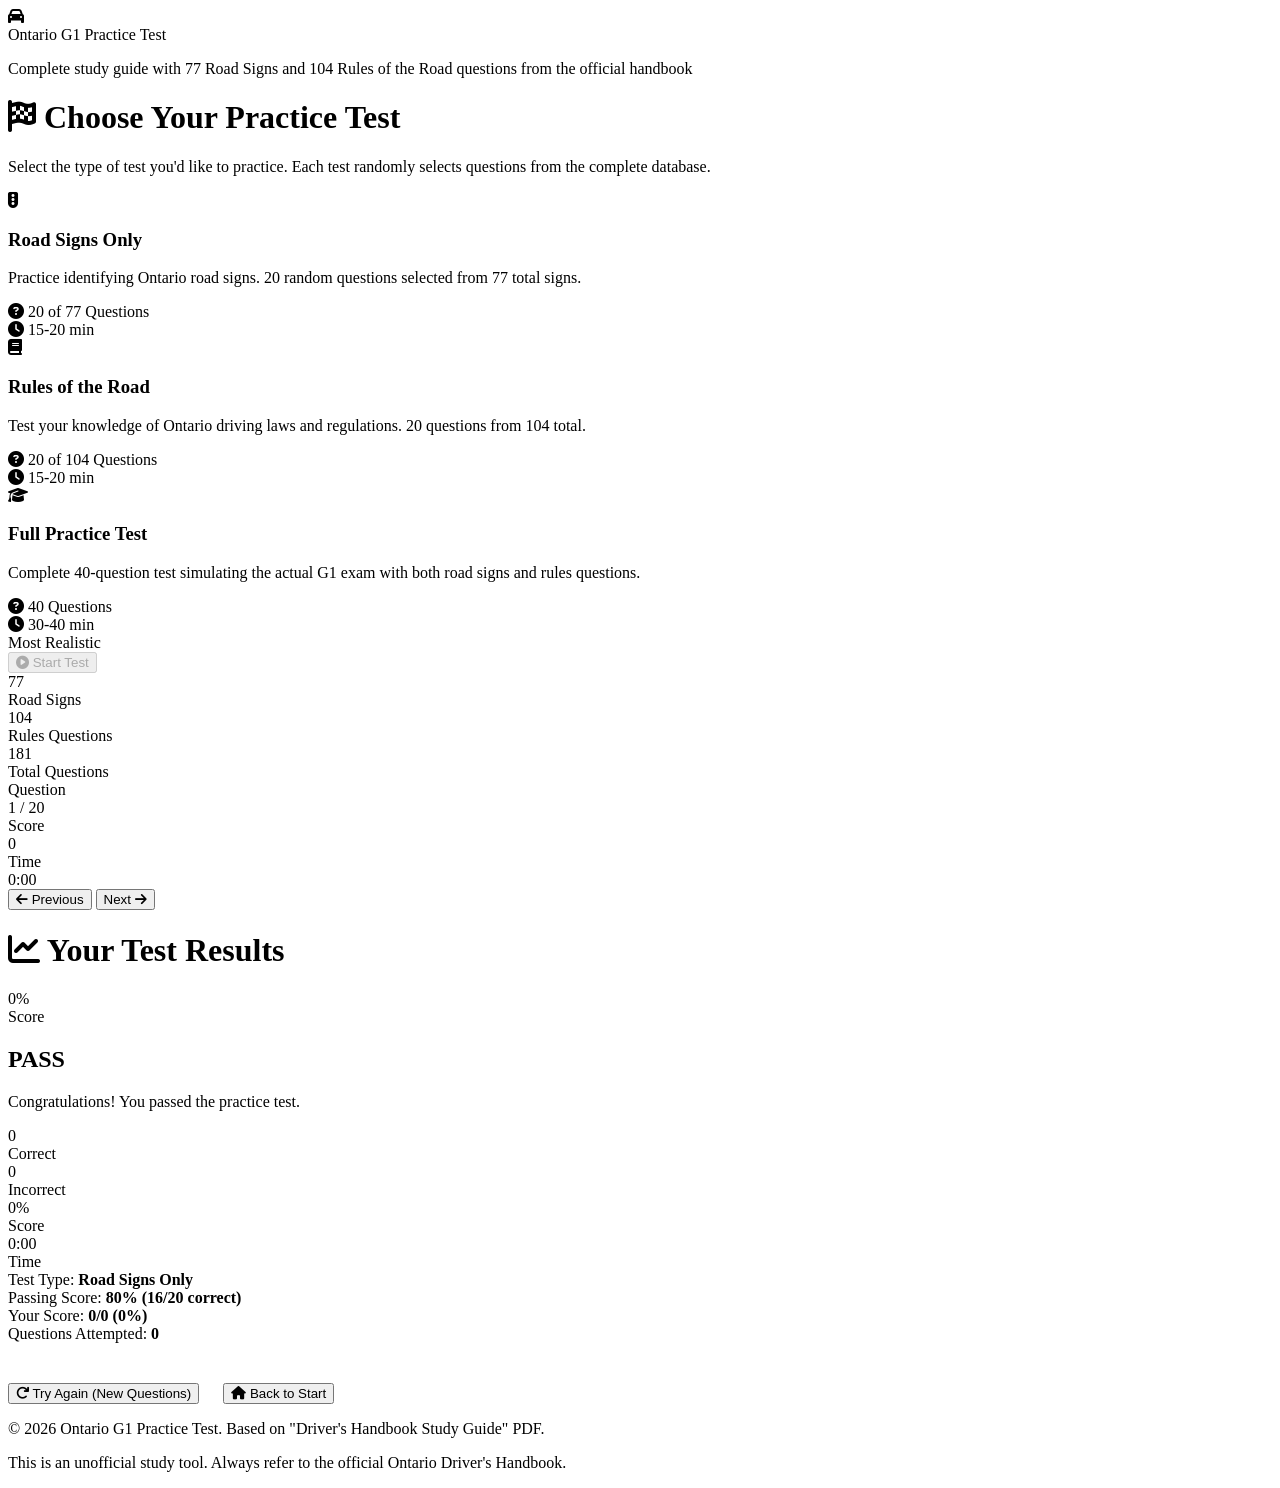
==== index.html @ 1043c102 "Create index.html" ====
<!DOCTYPE html>
<html lang="en">
<head>
    <meta charset="UTF-8">
    <meta name="viewport" content="width=device-width, initial-scale=1.0">
    <title>Ontario G1 Practice Test - Complete Study Guide</title>
    <link rel="stylesheet" href="https://cdnjs.cloudflare.com/ajax/libs/font-awesome/6.4.0/css/all.min.css">
    <link href="https://fonts.googleapis.com/css2?family=Inter:wght@300;400;500;600;700&family=Poppins:wght@400;500;600;700&display=swap" rel="stylesheet">
    <link rel="stylesheet" href="styles.css">
</head>
<body>
    <div class="app-container">
        <header>
            <div class="logo">
                <div class="logo-icon">
                    <i class="fas fa-car"></i>
                </div>
                <div class="logo-text">Ontario G1 Practice Test</div>
            </div>
            <p class="subtitle">Complete study guide with 77 Road Signs and 104 Rules of the Road questions from the official handbook</p>
        </header>

        <!-- Start Screen -->
        <div id="startScreen" class="card start-screen">
            <h1 class="card-title"><i class="fas fa-flag-checkered"></i> Choose Your Practice Test</h1>
            <p>Select the type of test you'd like to practice. Each test randomly selects questions from the complete database.</p>
            
            <div class="test-options">
                <div class="test-option" data-test-type="signs" onclick="selectTestType('signs')">
                    <div class="option-icon">
                        <i class="fas fa-traffic-light"></i>
                    </div>
                    <h3 class="option-title">Road Signs Only</h3>
                    <p class="option-desc">Practice identifying Ontario road signs. 20 random questions selected from 77 total signs.</p>
                    <div class="option-meta">
                        <div class="meta-item">
                            <i class="fas fa-question-circle"></i>
                            <span>20 of 77 Questions</span>
                        </div>
                        <div class="meta-item">
                            <i class="fas fa-clock"></i>
                            <span>15-20 min</span>
                        </div>
                    </div>
                </div>
                
                <div class="test-option" data-test-type="rules" onclick="selectTestType('rules')">
                    <div class="option-icon">
                        <i class="fas fa-book"></i>
                    </div>
                    <h3 class="option-title">Rules of the Road</h3>
                    <p class="option-desc">Test your knowledge of Ontario driving laws and regulations. 20 questions from 104 total.</p>
                    <div class="option-meta">
                        <div class="meta-item">
                            <i class="fas fa-question-circle"></i>
                            <span>20 of 104 Questions</span>
                        </div>
                        <div class="meta-item">
                            <i class="fas fa-clock"></i>
                            <span>15-20 min</span>
                        </div>
                    </div>
                </div>
                
                <div class="test-option" data-test-type="full" onclick="selectTestType('full')">
                    <div class="option-icon">
                        <i class="fas fa-graduation-cap"></i>
                    </div>
                    <h3 class="option-title">Full Practice Test</h3>
                    <p class="option-desc">Complete 40-question test simulating the actual G1 exam with both road signs and rules questions.</p>
                    <div class="option-meta">
                        <div class="meta-item">
                            <i class="fas fa-question-circle"></i>
                            <span>40 Questions</span>
                        </div>
                        <div class="meta-item">
                            <i class="fas fa-clock"></i>
                            <span>30-40 min</span>
                        </div>
                    </div>
                    <div class="hint">Most Realistic</div>
                </div>
            </div>
            
            <button id="startBtn" class="btn btn-lg" onclick="startTest()" disabled>
                <i class="fas fa-play-circle"></i> Start Test
            </button>
            
            <div class="quick-stats">
                <div class="stat-box">
                    <div class="stat-number">77</div>
                    <div class="stat-label">Road Signs</div>
                </div>
                <div class="stat-box">
                    <div class="stat-number">104</div>
                    <div class="stat-label">Rules Questions</div>
                </div>
                <div class="stat-box">
                    <div class="stat-number">181</div>
                    <div class="stat-label">Total Questions</div>
                </div>
            </div>
        </div>

        <!-- Quiz Container -->
        <div id="quizContainer" class="card quiz-container">
            <div class="quiz-header">
                <div class="progress-info">
                    <div class="progress-label">Question</div>
                    <div class="progress-value" id="currentQuestion">1 / 20</div>
                </div>
                <div class="progress-info">
                    <div class="progress-label">Score</div>
                    <div class="progress-value" id="currentScore">0</div>
                </div>
                <div class="progress-info">
                    <div class="progress-label">Time</div>
                    <div class="progress-value" id="currentTime">0:00</div>
                </div>
            </div>
            
            <div class="progress-bar-container">
                <div class="progress-bar" id="progressBar"></div>
            </div>
            
            <div id="questionContainer" class="question-container">
                <!-- Question content will be inserted here -->
            </div>
            
            <div class="navigation-buttons">
                <button id="prevBtn" class="btn btn-secondary" onclick="prevQuestion()">
                    <i class="fas fa-arrow-left"></i> Previous
                </button>
                <button id="nextBtn" class="btn" onclick="nextQuestion()">
                    Next <i class="fas fa-arrow-right"></i>
                </button>
                <button id="submitBtn" class="btn" onclick="finishTest()" style="display: none;">
                    <i class="fas fa-flag-checkered"></i> Finish Test
                </button>
            </div>
        </div>

        <!-- Results Container -->
        <div id="resultsContainer" class="card results-container">
            <div class="results-header">
                <h1 class="card-title"><i class="fas fa-chart-line"></i> Your Test Results</h1>
                
                <div class="score-circle">
                    <div class="score-circle-bg" id="scoreCircle">
                        <div class="score-circle-inner">
                            <div class="score-percent" id="scorePercent">0%</div>
                            <div class="score-text">Score</div>
                        </div>
                    </div>
                </div>
                
                <h2 id="passFail" class="pass-fail pass">PASS</h2>
                <p id="resultMessage">Congratulations! You passed the practice test.</p>
            </div>
            
            <div class="stats">
                <div class="stat-item">
                    <div class="stat-value" id="statCorrect">0</div>
                    <div class="stat-label">Correct</div>
                </div>
                <div class="stat-item">
                    <div class="stat-value" id="statIncorrect">0</div>
                    <div class="stat-label">Incorrect</div>
                </div>
                <div class="stat-item">
                    <div class="stat-value" id="statScore">0%</div>
                    <div class="stat-label">Score</div>
                </div>
                <div class="stat-item">
                    <div class="stat-value" id="statTime">0:00</div>
                    <div class="stat-label">Time</div>
                </div>
            </div>
            
            <div class="results-details">
                <div class="detail-row">
                    <span>Test Type:</span>
                    <strong id="testTypeResult">Road Signs Only</strong>
                </div>
                <div class="detail-row">
                    <span>Passing Score:</span>
                    <strong>80% (16/20 correct)</strong>
                </div>
                <div class="detail-row">
                    <span>Your Score:</span>
                    <strong id="yourScoreResult">0/0 (0%)</strong>
                </div>
                <div class="detail-row">
                    <span>Questions Attempted:</span>
                    <strong id="questionsAttempted">0</strong>
                </div>
            </div>
            
            <div id="reviewContainer" class="review-questions">
                <!-- Review questions will be inserted here -->
            </div>
            
            <div style="margin-top: 40px;">
                <button class="btn btn-lg" onclick="restartTest()">
                    <i class="fas fa-redo"></i> Try Again (New Questions)
                </button>
                <button class="btn btn-secondary btn-lg" onclick="goToStart()" style="margin-left: 20px;">
                    <i class="fas fa-home"></i> Back to Start
                </button>
            </div>
        </div>
        
        <div class="footer">
            <p>© <span id="currentYear"></span> Ontario G1 Practice Test. Based on "Driver's Handbook Study Guide" PDF.</p>
            <p>This is an unofficial study tool. Always refer to the official Ontario Driver's Handbook.</p>
        </div>
    </div>

    <script src="quiz-data.js"></script>
    <script src="script.js"></script>
    <script>
        // Set current year in footer
        document.getElementById('currentYear').textContent = new Date().getFullYear();
    </script>
</body>
</html>
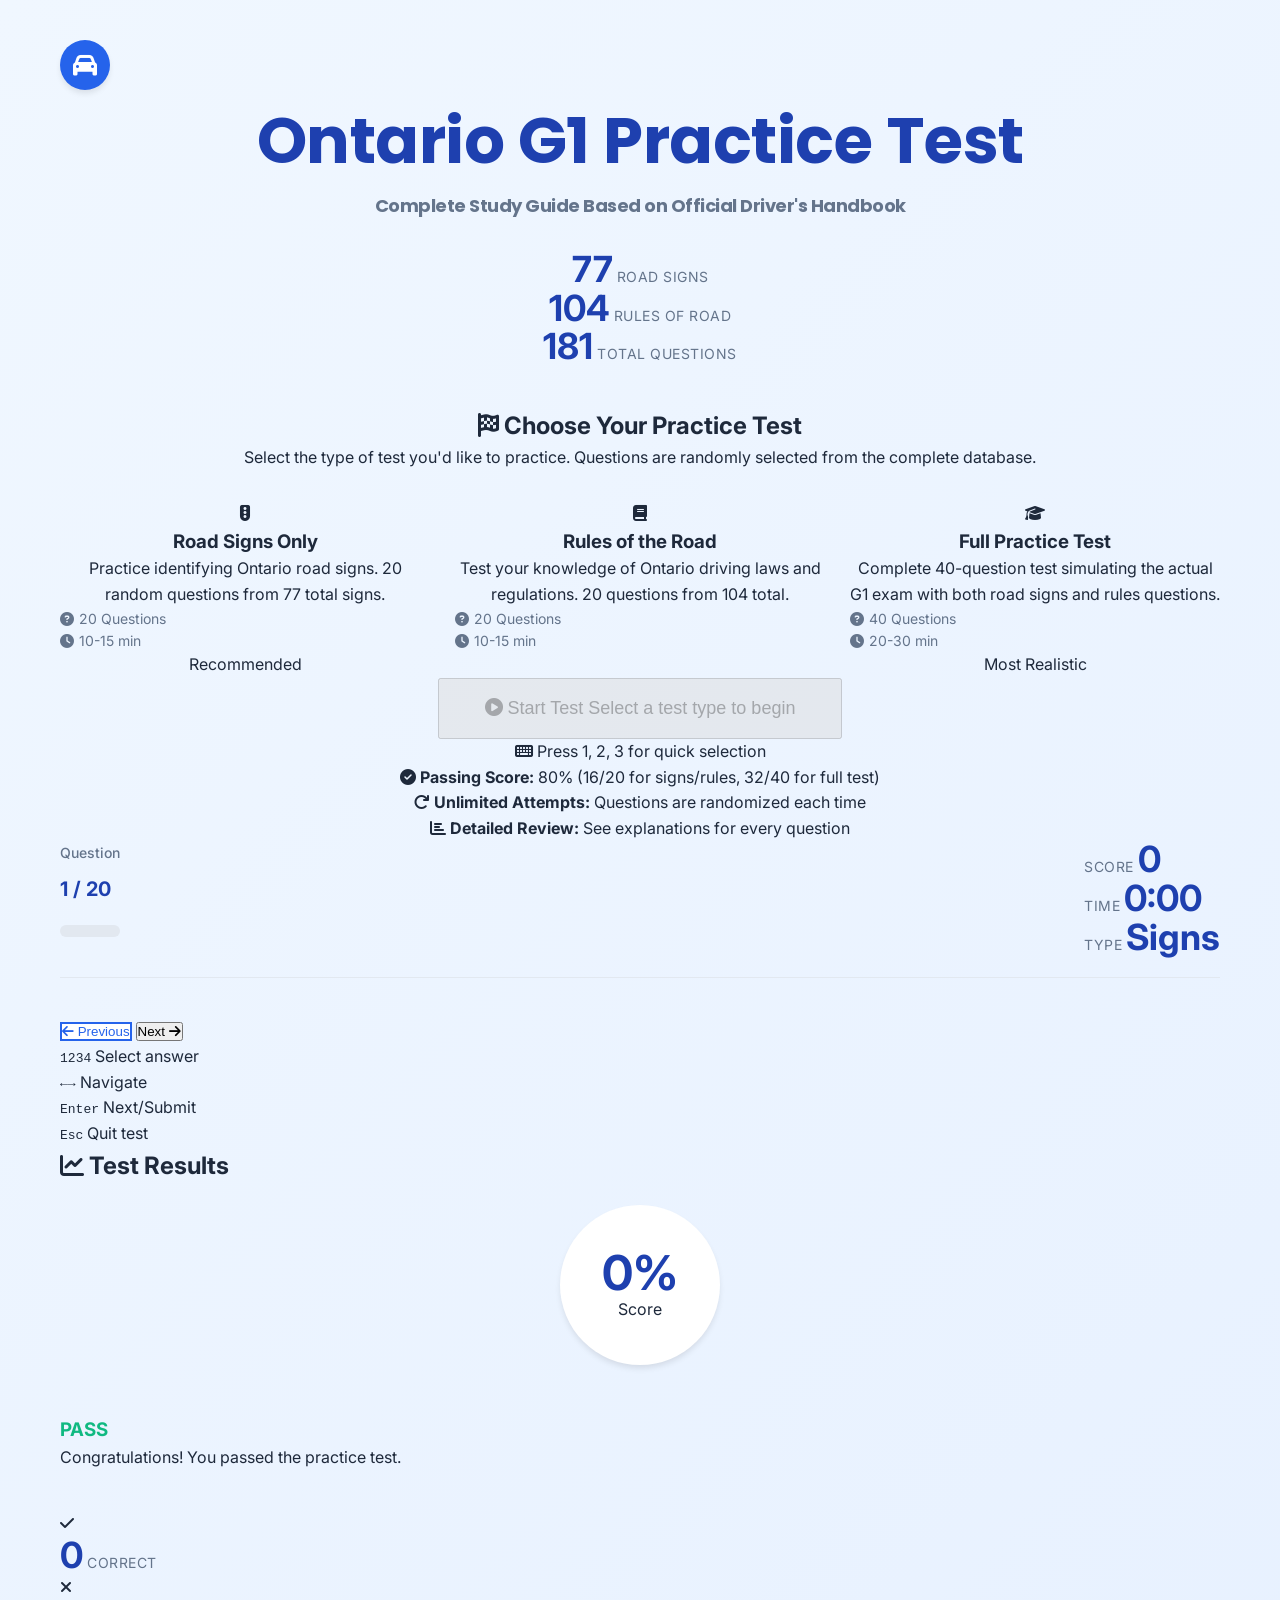
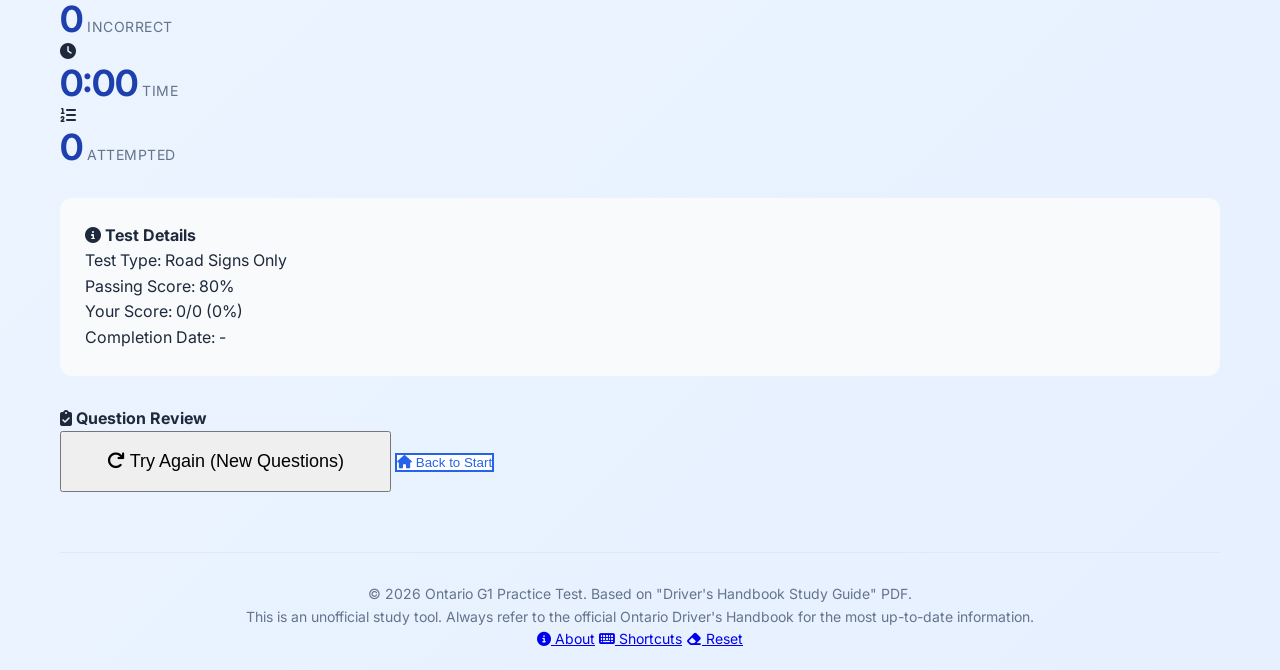
==== commit 05e90772: "Update index.html" ====
--- a/index.html
+++ b/index.html
@@ -5,222 +5,341 @@
     <meta name="viewport" content="width=device-width, initial-scale=1.0">
     <title>Ontario G1 Practice Test - Complete Study Guide</title>
     <link rel="stylesheet" href="https://cdnjs.cloudflare.com/ajax/libs/font-awesome/6.4.0/css/all.min.css">
-    <link href="https://fonts.googleapis.com/css2?family=Inter:wght@300;400;500;600;700&family=Poppins:wght@400;500;600;700&display=swap" rel="stylesheet">
+    <link href="https://fonts.googleapis.com/css2?family=Inter:wght@300;400;500;600;700;800&family=Poppins:wght@400;500;600;700;800&display=swap" rel="stylesheet">
     <link rel="stylesheet" href="styles.css">
+    <link rel="icon" type="image/x-icon" href="data:image/svg+xml,<svg xmlns=%22http://www.w3.org/2000/svg%22 viewBox=%220 0 100 100%22><text y=%22.9em%22 font-size=%2290%22>🚗</text></svg>">
 </head>
 <body>
     <div class="app-container">
-        <header>
-            <div class="logo">
-                <div class="logo-icon">
-                    <i class="fas fa-car"></i>
-                </div>
-                <div class="logo-text">Ontario G1 Practice Test</div>
-            </div>
-            <p class="subtitle">Complete study guide with 77 Road Signs and 104 Rules of the Road questions from the official handbook</p>
+        <!-- Header -->
+        <header class="header">
+            <div class="header-content">
+                <div class="logo-container">
+                    <div class="logo-icon">
+                        <i class="fas fa-car"></i>
+                    </div>
+                    <div class="logo-text">
+                        <h1>Ontario G1 Practice Test</h1>
+                        <p class="subtitle">Complete Study Guide Based on Official Driver's Handbook</p>
+                    </div>
+                </div>
+                <div class="header-stats">
+                    <div class="stat-badge">
+                        <span class="stat-number">77</span>
+                        <span class="stat-label">Road Signs</span>
+                    </div>
+                    <div class="stat-badge">
+                        <span class="stat-number">104</span>
+                        <span class="stat-label">Rules of Road</span>
+                    </div>
+                    <div class="stat-badge">
+                        <span class="stat-number">181</span>
+                        <span class="stat-label">Total Questions</span>
+                    </div>
+                </div>
+            </div>
         </header>
 
-        <!-- Start Screen -->
-        <div id="startScreen" class="card start-screen">
-            <h1 class="card-title"><i class="fas fa-flag-checkered"></i> Choose Your Practice Test</h1>
-            <p>Select the type of test you'd like to practice. Each test randomly selects questions from the complete database.</p>
-            
-            <div class="test-options">
-                <div class="test-option" data-test-type="signs" onclick="selectTestType('signs')">
-                    <div class="option-icon">
-                        <i class="fas fa-traffic-light"></i>
-                    </div>
-                    <h3 class="option-title">Road Signs Only</h3>
-                    <p class="option-desc">Practice identifying Ontario road signs. 20 random questions selected from 77 total signs.</p>
-                    <div class="option-meta">
-                        <div class="meta-item">
-                            <i class="fas fa-question-circle"></i>
-                            <span>20 of 77 Questions</span>
-                        </div>
-                        <div class="meta-item">
+        <!-- Main Content -->
+        <main class="main-content">
+            <!-- Start Screen -->
+            <div id="startScreen" class="screen start-screen active">
+                <div class="screen-header">
+                    <h2><i class="fas fa-flag-checkered"></i> Choose Your Practice Test</h2>
+                    <p class="screen-description">Select the type of test you'd like to practice. Questions are randomly selected from the complete database.</p>
+                </div>
+
+                <div class="test-options">
+                    <!-- Road Signs Test -->
+                    <div class="test-card" data-test-type="signs" onclick="selectTestType('signs')">
+                        <div class="test-icon">
+                            <i class="fas fa-traffic-light"></i>
+                        </div>
+                        <h3 class="test-title">Road Signs Only</h3>
+                        <p class="test-description">Practice identifying Ontario road signs. 20 random questions from 77 total signs.</p>
+                        <div class="test-meta">
+                            <div class="meta-item">
+                                <i class="fas fa-question-circle"></i>
+                                <span>20 Questions</span>
+                            </div>
+                            <div class="meta-item">
+                                <i class="fas fa-clock"></i>
+                                <span>10-15 min</span>
+                            </div>
+                        </div>
+                        <div class="test-tag">Recommended</div>
+                    </div>
+
+                    <!-- Rules of the Road Test -->
+                    <div class="test-card" data-test-type="rules" onclick="selectTestType('rules')">
+                        <div class="test-icon">
+                            <i class="fas fa-book"></i>
+                        </div>
+                        <h3 class="test-title">Rules of the Road</h3>
+                        <p class="test-description">Test your knowledge of Ontario driving laws and regulations. 20 questions from 104 total.</p>
+                        <div class="test-meta">
+                            <div class="meta-item">
+                                <i class="fas fa-question-circle"></i>
+                                <span>20 Questions</span>
+                            </div>
+                            <div class="meta-item">
+                                <i class="fas fa-clock"></i>
+                                <span>10-15 min</span>
+                            </div>
+                        </div>
+                    </div>
+
+                    <!-- Full Practice Test -->
+                    <div class="test-card featured" data-test-type="full" onclick="selectTestType('full')">
+                        <div class="test-icon">
+                            <i class="fas fa-graduation-cap"></i>
+                        </div>
+                        <h3 class="test-title">Full Practice Test</h3>
+                        <p class="test-description">Complete 40-question test simulating the actual G1 exam with both road signs and rules questions.</p>
+                        <div class="test-meta">
+                            <div class="meta-item">
+                                <i class="fas fa-question-circle"></i>
+                                <span>40 Questions</span>
+                            </div>
+                            <div class="meta-item">
+                                <i class="fas fa-clock"></i>
+                                <span>20-30 min</span>
+                            </div>
+                        </div>
+                        <div class="test-tag">Most Realistic</div>
+                    </div>
+                </div>
+
+                <div class="start-button-container">
+                    <button id="startBtn" class="btn-primary btn-lg" onclick="startTest()" disabled>
+                        <i class="fas fa-play-circle"></i> Start Test
+                        <span class="btn-subtext">Select a test type to begin</span>
+                    </button>
+                    <div class="keyboard-hint">
+                        <i class="fas fa-keyboard"></i> Press 1, 2, 3 for quick selection
+                    </div>
+                </div>
+
+                <div class="quick-tips">
+                    <div class="tip">
+                        <i class="fas fa-check-circle"></i>
+                        <span><strong>Passing Score:</strong> 80% (16/20 for signs/rules, 32/40 for full test)</span>
+                    </div>
+                    <div class="tip">
+                        <i class="fas fa-redo"></i>
+                        <span><strong>Unlimited Attempts:</strong> Questions are randomized each time</span>
+                    </div>
+                    <div class="tip">
+                        <i class="fas fa-chart-bar"></i>
+                        <span><strong>Detailed Review:</strong> See explanations for every question</span>
+                    </div>
+                </div>
+            </div>
+
+            <!-- Quiz Screen -->
+            <div id="quizContainer" class="screen quiz-screen">
+                <div class="quiz-header">
+                    <div class="quiz-progress">
+                        <div class="progress-info">
+                            <span class="progress-label">Question</span>
+                            <span class="progress-value" id="currentQuestion">1 / 20</span>
+                        </div>
+                        <div class="progress-bar-container">
+                            <div class="progress-bar" id="progressBar"></div>
+                        </div>
+                    </div>
+                    
+                    <div class="quiz-stats">
+                        <div class="stat">
+                            <span class="stat-label">Score</span>
+                            <span class="stat-value" id="currentScore">0</span>
+                        </div>
+                        <div class="stat">
+                            <span class="stat-label">Time</span>
+                            <span class="stat-value" id="currentTime">0:00</span>
+                        </div>
+                        <div class="stat">
+                            <span class="stat-label">Type</span>
+                            <span class="stat-value" id="testTypeDisplay">Signs</span>
+                        </div>
+                    </div>
+                </div>
+
+                <div class="quiz-content">
+                    <div id="questionContainer" class="question-container">
+                        <!-- Question will be loaded here -->
+                    </div>
+
+                    <div class="quiz-navigation">
+                        <button id="prevBtn" class="btn-secondary" onclick="prevQuestion()">
+                            <i class="fas fa-arrow-left"></i> Previous
+                        </button>
+                        <button id="nextBtn" class="btn-primary" onclick="nextQuestion()">
+                            Next <i class="fas fa-arrow-right"></i>
+                        </button>
+                        <button id="submitBtn" class="btn-success" onclick="finishTest()" style="display: none;">
+                            <i class="fas fa-flag-checkered"></i> Finish Test
+                        </button>
+                    </div>
+
+                    <div class="keyboard-help">
+                        <div class="keyboard-item">
+                            <kbd>1</kbd><kbd>2</kbd><kbd>3</kbd><kbd>4</kbd>
+                            <span>Select answer</span>
+                        </div>
+                        <div class="keyboard-item">
+                            <kbd>←</kbd><kbd>→</kbd>
+                            <span>Navigate</span>
+                        </div>
+                        <div class="keyboard-item">
+                            <kbd>Enter</kbd>
+                            <span>Next/Submit</span>
+                        </div>
+                        <div class="keyboard-item">
+                            <kbd>Esc</kbd>
+                            <span>Quit test</span>
+                        </div>
+                    </div>
+                </div>
+            </div>
+
+            <!-- Results Screen -->
+            <div id="resultsContainer" class="screen results-screen">
+                <div class="results-header">
+                    <h2><i class="fas fa-chart-line"></i> Test Results</h2>
+                    <div class="results-summary">
+                        <div class="score-display">
+                            <div class="score-circle" id="scoreCircle">
+                                <div class="score-circle-inner">
+                                    <span class="score-percent" id="scorePercent">0%</span>
+                                    <span class="score-label">Score</span>
+                                </div>
+                            </div>
+                            <div class="score-status">
+                                <h3 id="passFail" class="pass">PASS</h3>
+                                <p id="resultMessage" class="result-message">Congratulations! You passed the practice test.</p>
+                            </div>
+                        </div>
+                    </div>
+                </div>
+
+                <div class="results-stats">
+                    <div class="stat-card">
+                        <div class="stat-icon correct">
+                            <i class="fas fa-check"></i>
+                        </div>
+                        <div class="stat-content">
+                            <span class="stat-number" id="statCorrect">0</span>
+                            <span class="stat-label">Correct</span>
+                        </div>
+                    </div>
+                    <div class="stat-card">
+                        <div class="stat-icon incorrect">
+                            <i class="fas fa-times"></i>
+                        </div>
+                        <div class="stat-content">
+                            <span class="stat-number" id="statIncorrect">0</span>
+                            <span class="stat-label">Incorrect</span>
+                        </div>
+                    </div>
+                    <div class="stat-card">
+                        <div class="stat-icon time">
                             <i class="fas fa-clock"></i>
-                            <span>15-20 min</span>
-                        </div>
-                    </div>
-                </div>
-                
-                <div class="test-option" data-test-type="rules" onclick="selectTestType('rules')">
-                    <div class="option-icon">
-                        <i class="fas fa-book"></i>
-                    </div>
-                    <h3 class="option-title">Rules of the Road</h3>
-                    <p class="option-desc">Test your knowledge of Ontario driving laws and regulations. 20 questions from 104 total.</p>
-                    <div class="option-meta">
-                        <div class="meta-item">
-                            <i class="fas fa-question-circle"></i>
-                            <span>20 of 104 Questions</span>
-                        </div>
-                        <div class="meta-item">
-                            <i class="fas fa-clock"></i>
-                            <span>15-20 min</span>
-                        </div>
-                    </div>
-                </div>
-                
-                <div class="test-option" data-test-type="full" onclick="selectTestType('full')">
-                    <div class="option-icon">
-                        <i class="fas fa-graduation-cap"></i>
-                    </div>
-                    <h3 class="option-title">Full Practice Test</h3>
-                    <p class="option-desc">Complete 40-question test simulating the actual G1 exam with both road signs and rules questions.</p>
-                    <div class="option-meta">
-                        <div class="meta-item">
-                            <i class="fas fa-question-circle"></i>
-                            <span>40 Questions</span>
-                        </div>
-                        <div class="meta-item">
-                            <i class="fas fa-clock"></i>
-                            <span>30-40 min</span>
-                        </div>
-                    </div>
-                    <div class="hint">Most Realistic</div>
-                </div>
-            </div>
-            
-            <button id="startBtn" class="btn btn-lg" onclick="startTest()" disabled>
-                <i class="fas fa-play-circle"></i> Start Test
-            </button>
-            
-            <div class="quick-stats">
-                <div class="stat-box">
-                    <div class="stat-number">77</div>
-                    <div class="stat-label">Road Signs</div>
-                </div>
-                <div class="stat-box">
-                    <div class="stat-number">104</div>
-                    <div class="stat-label">Rules Questions</div>
-                </div>
-                <div class="stat-box">
-                    <div class="stat-number">181</div>
-                    <div class="stat-label">Total Questions</div>
-                </div>
-            </div>
-        </div>
-
-        <!-- Quiz Container -->
-        <div id="quizContainer" class="card quiz-container">
-            <div class="quiz-header">
-                <div class="progress-info">
-                    <div class="progress-label">Question</div>
-                    <div class="progress-value" id="currentQuestion">1 / 20</div>
-                </div>
-                <div class="progress-info">
-                    <div class="progress-label">Score</div>
-                    <div class="progress-value" id="currentScore">0</div>
-                </div>
-                <div class="progress-info">
-                    <div class="progress-label">Time</div>
-                    <div class="progress-value" id="currentTime">0:00</div>
-                </div>
-            </div>
-            
-            <div class="progress-bar-container">
-                <div class="progress-bar" id="progressBar"></div>
-            </div>
-            
-            <div id="questionContainer" class="question-container">
-                <!-- Question content will be inserted here -->
-            </div>
-            
-            <div class="navigation-buttons">
-                <button id="prevBtn" class="btn btn-secondary" onclick="prevQuestion()">
-                    <i class="fas fa-arrow-left"></i> Previous
-                </button>
-                <button id="nextBtn" class="btn" onclick="nextQuestion()">
-                    Next <i class="fas fa-arrow-right"></i>
-                </button>
-                <button id="submitBtn" class="btn" onclick="finishTest()" style="display: none;">
-                    <i class="fas fa-flag-checkered"></i> Finish Test
-                </button>
-            </div>
-        </div>
-
-        <!-- Results Container -->
-        <div id="resultsContainer" class="card results-container">
-            <div class="results-header">
-                <h1 class="card-title"><i class="fas fa-chart-line"></i> Your Test Results</h1>
-                
-                <div class="score-circle">
-                    <div class="score-circle-bg" id="scoreCircle">
-                        <div class="score-circle-inner">
-                            <div class="score-percent" id="scorePercent">0%</div>
-                            <div class="score-text">Score</div>
-                        </div>
-                    </div>
-                </div>
-                
-                <h2 id="passFail" class="pass-fail pass">PASS</h2>
-                <p id="resultMessage">Congratulations! You passed the practice test.</p>
-            </div>
-            
-            <div class="stats">
-                <div class="stat-item">
-                    <div class="stat-value" id="statCorrect">0</div>
-                    <div class="stat-label">Correct</div>
-                </div>
-                <div class="stat-item">
-                    <div class="stat-value" id="statIncorrect">0</div>
-                    <div class="stat-label">Incorrect</div>
-                </div>
-                <div class="stat-item">
-                    <div class="stat-value" id="statScore">0%</div>
-                    <div class="stat-label">Score</div>
-                </div>
-                <div class="stat-item">
-                    <div class="stat-value" id="statTime">0:00</div>
-                    <div class="stat-label">Time</div>
-                </div>
-            </div>
-            
-            <div class="results-details">
-                <div class="detail-row">
-                    <span>Test Type:</span>
-                    <strong id="testTypeResult">Road Signs Only</strong>
-                </div>
-                <div class="detail-row">
-                    <span>Passing Score:</span>
-                    <strong>80% (16/20 correct)</strong>
-                </div>
-                <div class="detail-row">
-                    <span>Your Score:</span>
-                    <strong id="yourScoreResult">0/0 (0%)</strong>
-                </div>
-                <div class="detail-row">
-                    <span>Questions Attempted:</span>
-                    <strong id="questionsAttempted">0</strong>
-                </div>
-            </div>
-            
-            <div id="reviewContainer" class="review-questions">
-                <!-- Review questions will be inserted here -->
-            </div>
-            
-            <div style="margin-top: 40px;">
-                <button class="btn btn-lg" onclick="restartTest()">
-                    <i class="fas fa-redo"></i> Try Again (New Questions)
-                </button>
-                <button class="btn btn-secondary btn-lg" onclick="goToStart()" style="margin-left: 20px;">
-                    <i class="fas fa-home"></i> Back to Start
-                </button>
-            </div>
-        </div>
-        
-        <div class="footer">
-            <p>© <span id="currentYear"></span> Ontario G1 Practice Test. Based on "Driver's Handbook Study Guide" PDF.</p>
-            <p>This is an unofficial study tool. Always refer to the official Ontario Driver's Handbook.</p>
-        </div>
+                        </div>
+                        <div class="stat-content">
+                            <span class="stat-number" id="statTime">0:00</span>
+                            <span class="stat-label">Time</span>
+                        </div>
+                    </div>
+                    <div class="stat-card">
+                        <div class="stat-icon attempt">
+                            <i class="fas fa-list-ol"></i>
+                        </div>
+                        <div class="stat-content">
+                            <span class="stat-number" id="questionsAttempted">0</span>
+                            <span class="stat-label">Attempted</span>
+                        </div>
+                    </div>
+                </div>
+
+                <div class="results-details">
+                    <h4><i class="fas fa-info-circle"></i> Test Details</h4>
+                    <div class="details-grid">
+                        <div class="detail-item">
+                            <span class="detail-label">Test Type:</span>
+                            <span class="detail-value" id="testTypeResult">Road Signs Only</span>
+                        </div>
+                        <div class="detail-item">
+                            <span class="detail-label">Passing Score:</span>
+                            <span class="detail-value">80%</span>
+                        </div>
+                        <div class="detail-item">
+                            <span class="detail-label">Your Score:</span>
+                            <span class="detail-value" id="yourScoreResult">0/0 (0%)</span>
+                        </div>
+                        <div class="detail-item">
+                            <span class="detail-label">Completion Date:</span>
+                            <span class="detail-value" id="completionDate">-</span>
+                        </div>
+                    </div>
+                </div>
+
+                <div class="review-section">
+                    <h4><i class="fas fa-clipboard-check"></i> Question Review</h4>
+                    <div id="reviewContainer" class="review-container">
+                        <!-- Review content will be loaded here -->
+                    </div>
+                </div>
+
+                <div class="results-actions">
+                    <button class="btn-primary btn-lg" onclick="restartTest()">
+                        <i class="fas fa-redo"></i> Try Again (New Questions)
+                    </button>
+                    <button class="btn-secondary" onclick="goToStart()">
+                        <i class="fas fa-home"></i> Back to Start
+                    </button>
+                </div>
+            </div>
+        </main>
+
+        <!-- Footer -->
+        <footer class="footer">
+            <div class="footer-content">
+                <div class="footer-info">
+                    <p>© <span id="currentYear"></span> Ontario G1 Practice Test. Based on "Driver's Handbook Study Guide" PDF.</p>
+                    <p class="disclaimer">This is an unofficial study tool. Always refer to the official Ontario Driver's Handbook for the most up-to-date information.</p>
+                </div>
+                <div class="footer-links">
+                    <a href="javascript:void(0)" onclick="showAbout()"><i class="fas fa-info-circle"></i> About</a>
+                    <a href="javascript:void(0)" onclick="showKeyboardShortcuts()"><i class="fas fa-keyboard"></i> Shortcuts</a>
+                    <a href="javascript:void(0)" onclick="resetProgress()"><i class="fas fa-eraser"></i> Reset</a>
+                </div>
+            </div>
+        </footer>
     </div>
 
+    <!-- Scripts -->
     <script src="quiz-data.js"></script>
     <script src="script.js"></script>
     <script>
         // Set current year in footer
         document.getElementById('currentYear').textContent = new Date().getFullYear();
+        
+        // Utility functions
+        function showAbout() {
+            alert("Ontario G1 Practice Test\n\nA complete study guide based on the official Driver's Handbook.\nFeatures:\n• 77 Road Sign questions\n• 104 Rules of the Road questions\n• Three test modes\n• Instant feedback\n• Detailed explanations\n• No internet required");
+        }
+        
+        function showKeyboardShortcuts() {
+            alert("Keyboard Shortcuts:\n\nDuring Quiz:\n1, 2, 3, 4 - Select answer option\nArrow Left - Previous question\nArrow Right - Next question\nEnter - Submit/Next question\nEscape - Quit test\n\nStart Screen:\n1 - Select Road Signs test\n2 - Select Rules test\n3 - Select Full test\nEnter - Start selected test");
+        }
+        
+        function resetProgress() {
+            if (confirm("Reset all progress and start fresh?")) {
+                localStorage.clear();
+                location.reload();
+            }
+        }
     </script>
 </body>
 </html>
--- a/styles.css
+++ b/styles.css
@@ -0,0 +1,683 @@
+:root {
+    --primary-blue: #2563eb;
+    --primary-dark: #1e40af;
+    --secondary-green: #10b981;
+    --secondary-red: #ef4444;
+    --warning-yellow: #f59e0b;
+    --light-gray: #f8fafc;
+    --medium-gray: #e2e8f0;
+    --dark-gray: #64748b;
+    --text-dark: #1e293b;
+    --shadow-sm: 0 1px 3px rgba(0,0,0,0.12);
+    --shadow-md: 0 4px 6px -1px rgba(0,0,0,0.1);
+    --shadow-lg: 0 10px 15px -3px rgba(0,0,0,0.1);
+    --radius: 12px;
+}
+
+* {
+    margin: 0;
+    padding: 0;
+    box-sizing: border-box;
+}
+
+body {
+    font-family: 'Inter', sans-serif;
+    background-color: #f0f7ff;
+    color: var(--text-dark);
+    line-height: 1.6;
+    min-height: 100vh;
+    background-image: linear-gradient(135deg, #f0f7ff 0%, #e6f0ff 100%);
+}
+
+.app-container {
+    max-width: 1200px;
+    margin: 0 auto;
+    padding: 20px;
+    min-height: 100vh;
+}
+
+header {
+    text-align: center;
+    margin-bottom: 40px;
+    padding-top: 20px;
+}
+
+.logo {
+    display: flex;
+    align-items: center;
+    justify-content: center;
+    gap: 15px;
+    margin-bottom: 10px;
+}
+
+.logo-icon {
+    background: var(--primary-blue);
+    color: white;
+    width: 50px;
+    height: 50px;
+    border-radius: 50%;
+    display: flex;
+    align-items: center;
+    justify-content: center;
+    font-size: 24px;
+    box-shadow: var(--shadow-md);
+}
+
+.logo-text {
+    font-family: 'Poppins', sans-serif;
+    font-size: 32px;
+    font-weight: 700;
+    color: var(--primary-dark);
+    letter-spacing: -0.5px;
+}
+
+.subtitle {
+    font-size: 18px;
+    color: var(--dark-gray);
+    max-width: 600px;
+    margin: 0 auto 30px;
+}
+
+.card {
+    background-color: white;
+    border-radius: var(--radius);
+    box-shadow: var(--shadow-lg);
+    padding: 30px;
+    margin-bottom: 30px;
+    transition: transform 0.3s ease, box-shadow 0.3s ease;
+}
+
+.card:hover {
+    transform: translateY(-5px);
+    box-shadow: 0 20px 25px -5px rgba(0,0,0,0.1);
+}
+
+.card-title {
+    font-family: 'Poppins', sans-serif;
+    font-size: 24px;
+    font-weight: 600;
+    color: var(--primary-dark);
+    margin-bottom: 20px;
+    display: flex;
+    align-items: center;
+    gap: 10px;
+}
+
+.card-title i {
+    color: var(--primary-blue);
+}
+
+.start-screen {
+    text-align: center;
+}
+
+.test-options {
+    display: grid;
+    grid-template-columns: repeat(auto-fit, minmax(300px, 1fr));
+    gap: 25px;
+    margin-top: 30px;
+}
+
+.test-option {
+    background: white;
+    border-radius: var(--radius);
+    padding: 30px;
+    text-align: center;
+    box-shadow: var(--shadow-md);
+    transition: all 0.3s ease;
+    border: 2px solid transparent;
+    cursor: pointer;
+    height: 100%;
+    display: flex;
+    flex-direction: column;
+}
+
+.test-option:hover {
+    transform: translateY(-5px);
+    box-shadow: var(--shadow-lg);
+    border-color: var(--primary-blue);
+}
+
+.test-option.selected {
+    border-color: var(--primary-blue);
+    background-color: #f0f7ff;
+}
+
+.option-icon {
+    font-size: 48px;
+    margin-bottom: 20px;
+    color: var(--primary-blue);
+}
+
+.option-title {
+    font-family: 'Poppins', sans-serif;
+    font-size: 22px;
+    font-weight: 600;
+    margin-bottom: 10px;
+    color: var(--primary-dark);
+}
+
+.option-desc {
+    color: var(--dark-gray);
+    margin-bottom: 20px;
+    flex-grow: 1;
+}
+
+.option-meta {
+    display: flex;
+    justify-content: center;
+    gap: 15px;
+    margin-top: 15px;
+}
+
+.meta-item {
+    display: flex;
+    align-items: center;
+    gap: 5px;
+    font-size: 14px;
+    color: var(--dark-gray);
+}
+
+.btn {
+    display: inline-block;
+    padding: 14px 32px;
+    background-color: var(--primary-blue);
+    color: white;
+    border: none;
+    border-radius: 50px;
+    font-family: 'Inter', sans-serif;
+    font-weight: 600;
+    font-size: 16px;
+    cursor: pointer;
+    transition: all 0.3s ease;
+    text-decoration: none;
+    box-shadow: var(--shadow-md);
+}
+
+.btn:hover {
+    background-color: var(--primary-dark);
+    transform: translateY(-2px);
+    box-shadow: var(--shadow-lg);
+}
+
+.btn:active {
+    transform: translateY(0);
+}
+
+.btn-secondary {
+    background-color: white;
+    color: var(--primary-blue);
+    border: 2px solid var(--primary-blue);
+}
+
+.btn-secondary:hover {
+    background-color: #f0f7ff;
+}
+
+.btn-lg {
+    padding: 18px 45px;
+    font-size: 18px;
+}
+
+.quick-stats {
+    display: flex;
+    justify-content: center;
+    gap: 30px;
+    margin-top: 40px;
+    flex-wrap: wrap;
+}
+
+.stat-box {
+    text-align: center;
+    padding: 20px;
+    min-width: 120px;
+    background: var(--light-gray);
+    border-radius: var(--radius);
+}
+
+.stat-number {
+    font-size: 36px;
+    font-weight: 700;
+    color: var(--primary-dark);
+    line-height: 1;
+}
+
+.stat-label {
+    font-size: 14px;
+    color: var(--dark-gray);
+    margin-top: 8px;
+    text-transform: uppercase;
+    letter-spacing: 0.5px;
+}
+
+.quiz-container {
+    display: none;
+}
+
+.quiz-header {
+    display: flex;
+    justify-content: space-between;
+    align-items: center;
+    margin-bottom: 30px;
+    padding-bottom: 20px;
+    border-bottom: 1px solid var(--medium-gray);
+}
+
+.progress-info {
+    display: flex;
+    flex-direction: column;
+    gap: 8px;
+}
+
+.progress-label {
+    font-size: 14px;
+    color: var(--dark-gray);
+    font-weight: 500;
+}
+
+.progress-value {
+    font-size: 20px;
+    font-weight: 700;
+    color: var(--primary-dark);
+}
+
+.progress-bar-container {
+    width: 100%;
+    height: 12px;
+    background-color: var(--medium-gray);
+    border-radius: 6px;
+    overflow: hidden;
+    margin: 20px 0;
+}
+
+.progress-bar {
+    height: 100%;
+    background: linear-gradient(90deg, var(--primary-blue), var(--secondary-green));
+    border-radius: 6px;
+    transition: width 0.5s ease;
+    width: 0%;
+}
+
+.question-container {
+    text-align: center;
+    margin-bottom: 40px;
+}
+
+.question-image {
+    max-width: 300px;
+    height: 200px;
+    margin: 0 auto 30px;
+    border-radius: 10px;
+    box-shadow: var(--shadow-md);
+    border: 1px solid var(--medium-gray);
+    object-fit: contain;
+    background: var(--light-gray);
+    padding: 10px;
+}
+
+.question-text {
+    font-size: 22px;
+    font-weight: 600;
+    margin-bottom: 30px;
+    color: var(--text-dark);
+    line-height: 1.4;
+}
+
+.options-container {
+    display: grid;
+    grid-template-columns: 1fr;
+    gap: 15px;
+    margin-bottom: 40px;
+}
+
+@media (min-width: 768px) {
+    .options-container {
+        grid-template-columns: repeat(2, 1fr);
+    }
+}
+
+.option {
+    padding: 20px;
+    background-color: var(--light-gray);
+    border: 2px solid transparent;
+    border-radius: var(--radius);
+    cursor: pointer;
+    transition: all 0.2s ease;
+    text-align: left;
+    font-size: 16px;
+    display: flex;
+    align-items: center;
+    gap: 15px;
+}
+
+.option:hover {
+    background-color: #e2e8f0;
+    transform: translateY(-2px);
+}
+
+.option.selected {
+    border-color: var(--primary-blue);
+    background-color: #dbeafe;
+}
+
+.option.correct {
+    border-color: var(--secondary-green);
+    background-color: #d1fae5;
+}
+
+.option.incorrect {
+    border-color: var(--secondary-red);
+    background-color: #fee2e2;
+}
+
+.option-number {
+    width: 36px;
+    height: 36px;
+    background-color: white;
+    border-radius: 50%;
+    display: flex;
+    align-items: center;
+    justify-content: center;
+    font-weight: 600;
+    flex-shrink: 0;
+    box-shadow: var(--shadow-sm);
+}
+
+.option.selected .option-number {
+    background-color: var(--primary-blue);
+    color: white;
+}
+
+.option.correct .option-number {
+    background-color: var(--secondary-green);
+    color: white;
+}
+
+.option.incorrect .option-number {
+    background-color: var(--secondary-red);
+    color: white;
+}
+
+.navigation-buttons {
+    display: flex;
+    justify-content: space-between;
+    gap: 20px;
+    margin-top: 30px;
+}
+
+.results-container {
+    display: none;
+    text-align: center;
+}
+
+.results-header {
+    margin-bottom: 40px;
+}
+
+.score-circle {
+    width: 200px;
+    height: 200px;
+    margin: 0 auto 30px;
+    position: relative;
+}
+
+.score-circle-bg {
+    width: 100%;
+    height: 100%;
+    border-radius: 50%;
+    background: conic-gradient(var(--primary-blue) 0% 0%, var(--medium-gray) 0% 100%);
+    display: flex;
+    align-items: center;
+    justify-content: center;
+}
+
+.score-circle-inner {
+    width: 160px;
+    height: 160px;
+    background-color: white;
+    border-radius: 50%;
+    display: flex;
+    flex-direction: column;
+    align-items: center;
+    justify-content: center;
+    position: absolute;
+    top: 20px;
+    left: 20px;
+    box-shadow: var(--shadow-md);
+}
+
+.score-percent {
+    font-size: 48px;
+    font-weight: 700;
+    color: var(--primary-dark);
+    line-height: 1;
+}
+
+.score-text {
+    font-size: 18px;
+    color: var(--dark-gray);
+    margin-top: 5px;
+}
+
+.pass-fail {
+    font-size: 28px;
+    font-weight: 700;
+    margin-bottom: 10px;
+}
+
+.pass {
+    color: var(--secondary-green);
+}
+
+.fail {
+    color: var(--secondary-red);
+}
+
+.results-details {
+    background-color: var(--light-gray);
+    border-radius: var(--radius);
+    padding: 25px;
+    margin: 30px 0;
+    text-align: left;
+}
+
+.detail-row {
+    display: flex;
+    justify-content: space-between;
+    padding: 12px 0;
+    border-bottom: 1px solid var(--medium-gray);
+}
+
+.detail-row:last-child {
+    border-bottom: none;
+}
+
+.review-questions {
+    margin-top: 40px;
+    text-align: left;
+}
+
+.review-title {
+    font-family: 'Poppins', sans-serif;
+    font-size: 22px;
+    margin-bottom: 20px;
+    color: var(--primary-dark);
+}
+
+.review-item {
+    background-color: white;
+    border-radius: var(--radius);
+    padding: 20px;
+    margin-bottom: 20px;
+    box-shadow: var(--shadow-sm);
+    border-left: 4px solid var(--medium-gray);
+}
+
+.review-item.correct {
+    border-left-color: var(--secondary-green);
+}
+
+.review-item.incorrect {
+    border-left-color: var(--secondary-red);
+}
+
+.review-question {
+    font-weight: 600;
+    margin-bottom: 15px;
+    display: flex;
+    align-items: center;
+    gap: 10px;
+}
+
+.review-question i {
+    font-size: 20px;
+}
+
+.review-question.correct i {
+    color: var(--secondary-green);
+}
+
+.review-question.incorrect i {
+    color: var(--secondary-red);
+}
+
+.review-image {
+    max-width: 200px;
+    height: 150px;
+    margin: 15px 0;
+    border-radius: 8px;
+    border: 1px solid var(--medium-gray);
+    object-fit: contain;
+    background: var(--light-gray);
+    padding: 5px;
+}
+
+.review-answer {
+    margin-top: 10px;
+    padding: 15px;
+    border-radius: 8px;
+    background-color: #f8fafc;
+}
+
+.review-answer.correct {
+    background-color: #d1fae5;
+    border-left: 4px solid var(--secondary-green);
+}
+
+.review-answer.incorrect {
+    background-color: #fee2e2;
+    border-left: 4px solid var(--secondary-red);
+}
+
+.review-explanation {
+    margin-top: 15px;
+    padding: 15px;
+    background-color: #f0f9ff;
+    border-radius: 8px;
+    border-left: 4px solid var(--primary-blue);
+}
+
+.stats {
+    display: flex;
+    justify-content: center;
+    gap: 30px;
+    margin: 30px 0;
+    flex-wrap: wrap;
+}
+
+.stat-item {
+    text-align: center;
+    padding: 20px;
+    min-width: 150px;
+}
+
+.stat-value {
+    font-size: 36px;
+    font-weight: 700;
+    color: var(--primary-dark);
+    line-height: 1;
+}
+
+.stat-label {
+    font-size: 14px;
+    color: var(--dark-gray);
+    margin-top: 8px;
+    text-transform: uppercase;
+    letter-spacing: 0.5px;
+}
+
+.footer {
+    text-align: center;
+    margin-top: 60px;
+    padding-top: 30px;
+    border-top: 1px solid var(--medium-gray);
+    color: var(--dark-gray);
+    font-size: 14px;
+}
+
+.hint {
+    display: inline-block;
+    background-color: #fef3c7;
+    color: #92400e;
+    padding: 8px 16px;
+    border-radius: 50px;
+    font-size: 14px;
+    font-weight: 500;
+    margin-bottom: 20px;
+}
+
+/* Responsive adjustments */
+@media (max-width: 768px) {
+    .app-container {
+        padding: 15px;
+    }
+    
+    .card {
+        padding: 20px;
+    }
+    
+    .logo-text {
+        font-size: 26px;
+    }
+    
+    .test-options {
+        grid-template-columns: 1fr;
+    }
+    
+    .score-circle {
+        width: 150px;
+        height: 150px;
+    }
+    
+    .score-circle-inner {
+        width: 120px;
+        height: 120px;
+        top: 15px;
+        left: 15px;
+    }
+    
+    .score-percent {
+        font-size: 36px;
+    }
+    
+    .navigation-buttons {
+        flex-direction: column;
+    }
+    
+    .btn {
+        width: 100%;
+    }
+    
+    .quick-stats {
+        gap: 15px;
+    }
+    
+    .stat-box {
+        min-width: 100px;
+        padding: 15px;
+    }
+    
+    .stat-number {
+        font-size: 28px;
+    }
+}
